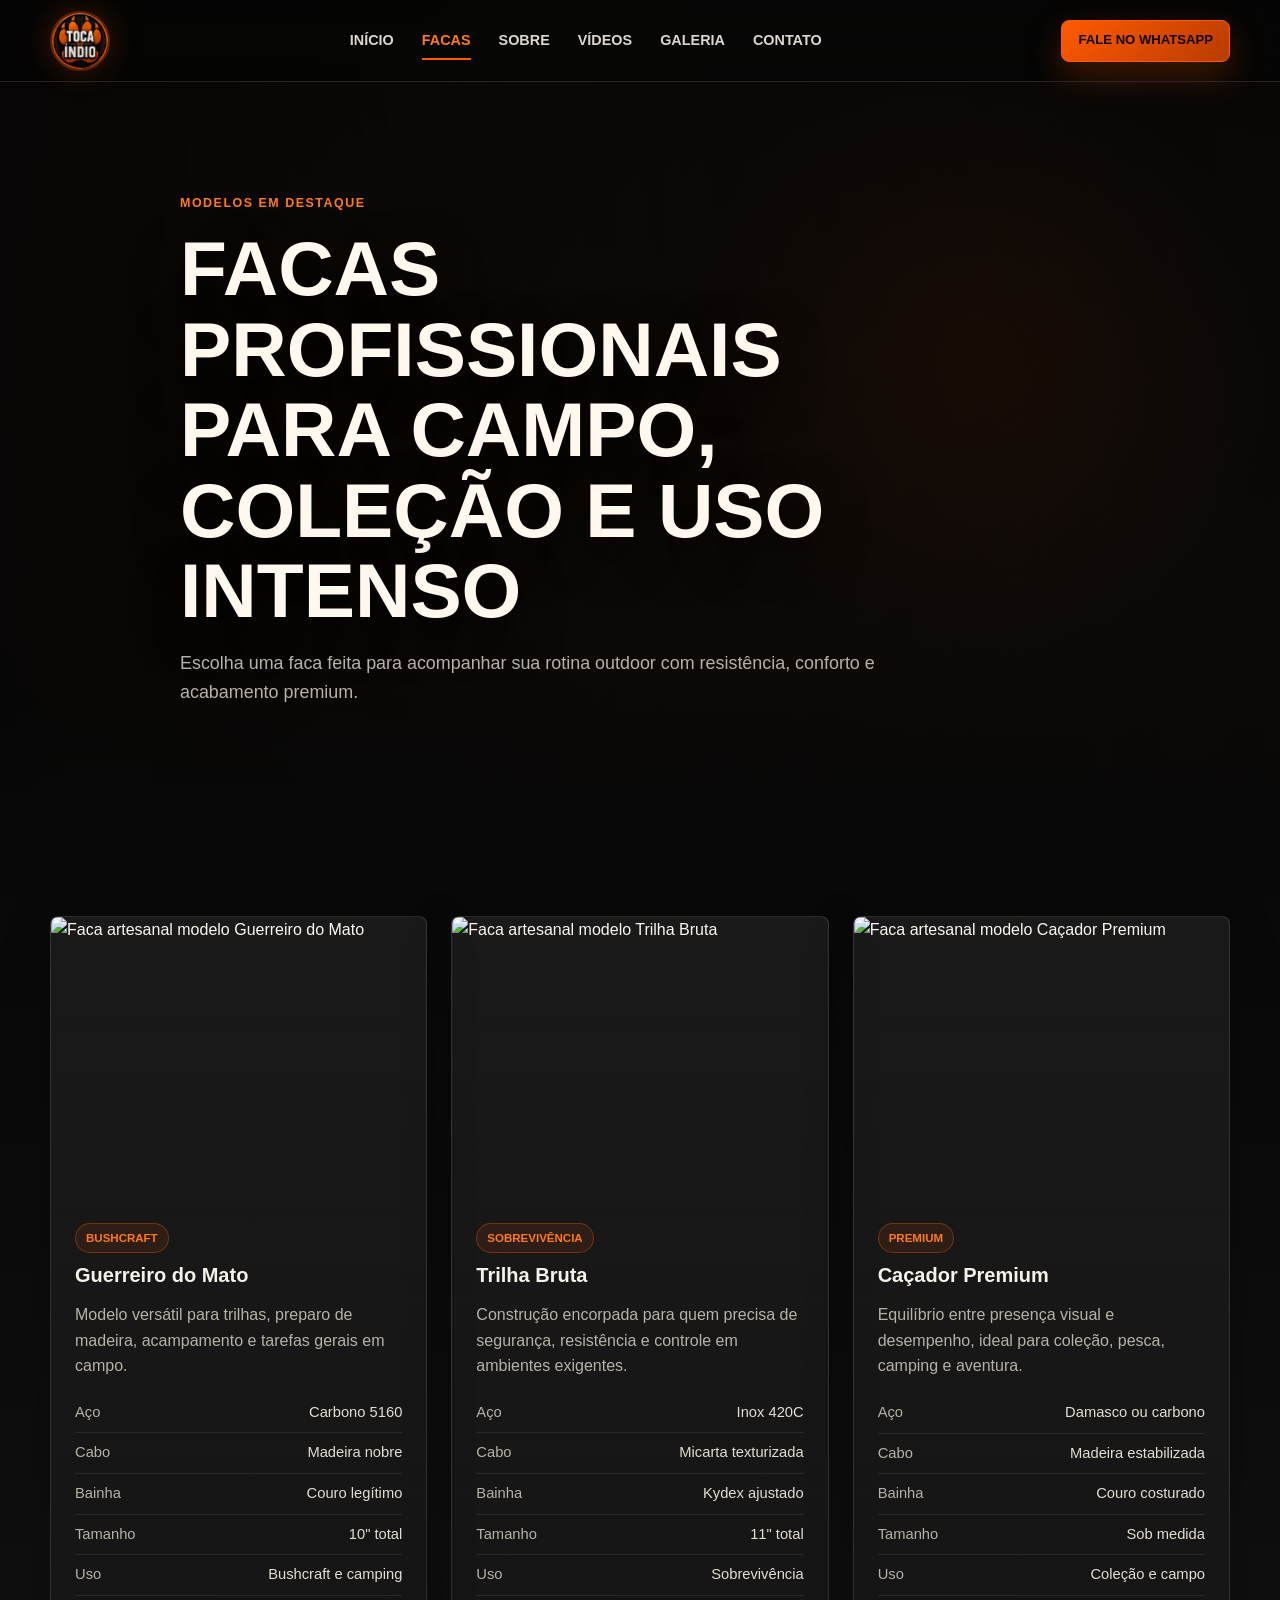
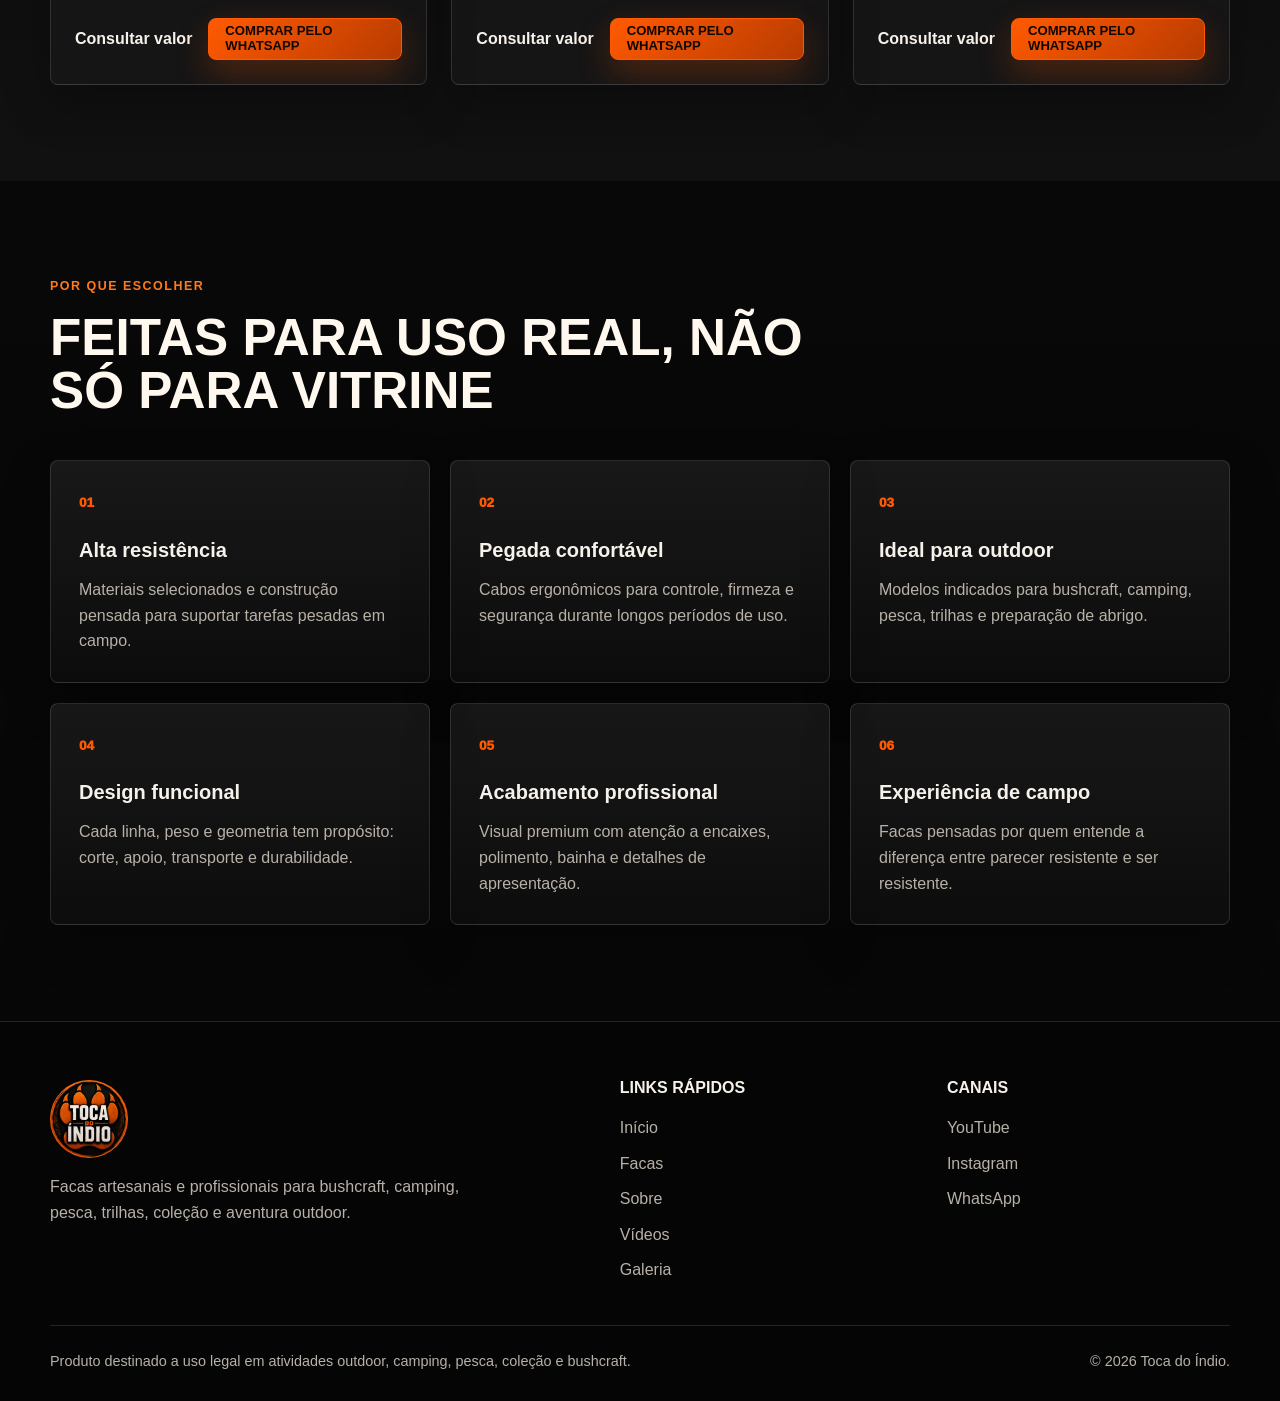
==== facas.html @ 90cf3ec1 "Criar site Toca do Indio" ====
<!DOCTYPE html>
<html lang="pt-BR">
<head>
  <meta charset="UTF-8">
  <meta name="viewport" content="width=device-width, initial-scale=1.0">
  <title>Facas | Toca do Índio</title>
  <meta name="description" content="Modelos de facas artesanais e profissionais da Toca do Índio para bushcraft, camping, pesca e sobrevivência.">
  <link rel="stylesheet" href="style.css">
</head>
<body>
  <header class="site-header">
    <nav class="nav container" aria-label="Navegação principal">
      <a class="brand" href="index.html"><img src="logo.jpg" alt="Logo Toca do Índio"></a>
      <button class="nav-toggle" type="button" aria-label="Abrir menu" aria-expanded="false" aria-controls="main-menu"><span></span><span></span><span></span></button>
      <div class="nav-menu" id="main-menu">
        <a href="index.html">Início</a>
        <a class="active" href="facas.html">Facas</a>
        <a href="sobre.html">Sobre</a>
        <a href="videos.html">Vídeos</a>
        <a href="galeria.html">Galeria</a>
        <a href="contato.html">Contato</a>
      </div>
      <a class="btn btn-small header-cta" href="https://wa.me/5500000000000" target="_blank" rel="noopener">Fale no WhatsApp</a>
    </nav>
  </header>

  <main>
    <section class="page-hero section">
      <div class="container page-hero-content reveal">
        <p class="eyebrow">Modelos em destaque</p>
        <h1>Facas profissionais para campo, coleção e uso intenso</h1>
        <p>Escolha uma faca feita para acompanhar sua rotina outdoor com resistência, conforto e acabamento premium.</p>
      </div>
    </section>

    <section class="section products">
      <div class="container">
        <div class="product-grid">
          <article class="product-card reveal">
            <img src="https://images.unsplash.com/photo-1602752975366-5520991f958d?auto=format&fit=crop&w=900&q=80" alt="Faca artesanal modelo Guerreiro do Mato">
            <div class="card-body">
              <p class="tag">Bushcraft</p>
              <h3>Guerreiro do Mato</h3>
              <p>Modelo versátil para trilhas, preparo de madeira, acampamento e tarefas gerais em campo.</p>
              <ul class="specs">
                <li><span>Aço</span> Carbono 5160</li>
                <li><span>Cabo</span> Madeira nobre</li>
                <li><span>Bainha</span> Couro legítimo</li>
                <li><span>Tamanho</span> 10" total</li>
                <li><span>Uso</span> Bushcraft e camping</li>
              </ul>
              <div class="product-actions">
                <strong>Consultar valor</strong>
                <a class="btn btn-small" href="https://wa.me/5500000000000" target="_blank" rel="noopener">Comprar pelo WhatsApp</a>
              </div>
            </div>
          </article>

          <article class="product-card reveal">
            <img src="https://images.unsplash.com/photo-1589365278144-c9e705f843ba?auto=format&fit=crop&w=900&q=80" alt="Faca artesanal modelo Trilha Bruta">
            <div class="card-body">
              <p class="tag">Sobrevivência</p>
              <h3>Trilha Bruta</h3>
              <p>Construção encorpada para quem precisa de segurança, resistência e controle em ambientes exigentes.</p>
              <ul class="specs">
                <li><span>Aço</span> Inox 420C</li>
                <li><span>Cabo</span> Micarta texturizada</li>
                <li><span>Bainha</span> Kydex ajustado</li>
                <li><span>Tamanho</span> 11" total</li>
                <li><span>Uso</span> Sobrevivência</li>
              </ul>
              <div class="product-actions">
                <strong>Consultar valor</strong>
                <a class="btn btn-small" href="https://wa.me/5500000000000" target="_blank" rel="noopener">Comprar pelo WhatsApp</a>
              </div>
            </div>
          </article>

          <article class="product-card reveal">
            <img src="https://images.unsplash.com/photo-1629233242045-2f7c456d899d?auto=format&fit=crop&w=900&q=80" alt="Faca artesanal modelo Caçador Premium">
            <div class="card-body">
              <p class="tag">Premium</p>
              <h3>Caçador Premium</h3>
              <p>Equilíbrio entre presença visual e desempenho, ideal para coleção, pesca, camping e aventura.</p>
              <ul class="specs">
                <li><span>Aço</span> Damasco ou carbono</li>
                <li><span>Cabo</span> Madeira estabilizada</li>
                <li><span>Bainha</span> Couro costurado</li>
                <li><span>Tamanho</span> Sob medida</li>
                <li><span>Uso</span> Coleção e campo</li>
              </ul>
              <div class="product-actions">
                <strong>Consultar valor</strong>
                <a class="btn btn-small" href="https://wa.me/5500000000000" target="_blank" rel="noopener">Comprar pelo WhatsApp</a>
              </div>
            </div>
          </article>
        </div>
      </div>
    </section>

    <section class="section benefits">
      <div class="container">
        <div class="section-heading reveal">
          <p class="eyebrow">Por que escolher</p>
          <h2>Feitas para uso real, não só para vitrine</h2>
        </div>
        <div class="benefit-grid">
          <article class="benefit-card reveal"><span>01</span><h3>Alta resistência</h3><p>Materiais selecionados e construção pensada para suportar tarefas pesadas em campo.</p></article>
          <article class="benefit-card reveal"><span>02</span><h3>Pegada confortável</h3><p>Cabos ergonômicos para controle, firmeza e segurança durante longos períodos de uso.</p></article>
          <article class="benefit-card reveal"><span>03</span><h3>Ideal para outdoor</h3><p>Modelos indicados para bushcraft, camping, pesca, trilhas e preparação de abrigo.</p></article>
          <article class="benefit-card reveal"><span>04</span><h3>Design funcional</h3><p>Cada linha, peso e geometria tem propósito: corte, apoio, transporte e durabilidade.</p></article>
          <article class="benefit-card reveal"><span>05</span><h3>Acabamento profissional</h3><p>Visual premium com atenção a encaixes, polimento, bainha e detalhes de apresentação.</p></article>
          <article class="benefit-card reveal"><span>06</span><h3>Experiência de campo</h3><p>Facas pensadas por quem entende a diferença entre parecer resistente e ser resistente.</p></article>
        </div>
      </div>
    </section>
  </main>

  <footer class="site-footer">
    <div class="container footer-grid">
      <div class="footer-brand"><img src="logo.jpg" alt="Logo Toca do Índio"><p>Facas artesanais e profissionais para bushcraft, camping, pesca, trilhas, coleção e aventura outdoor.</p></div>
      <div class="footer-links"><h2>Links rápidos</h2><a href="index.html">Início</a><a href="facas.html">Facas</a><a href="sobre.html">Sobre</a><a href="videos.html">Vídeos</a><a href="galeria.html">Galeria</a></div>
      <div class="footer-links"><h2>Canais</h2><a href="https://www.youtube.com/" target="_blank" rel="noopener">YouTube</a><a href="https://www.instagram.com/" target="_blank" rel="noopener">Instagram</a><a href="https://wa.me/5500000000000" target="_blank" rel="noopener">WhatsApp</a></div>
    </div>
    <div class="container footer-bottom"><p>Produto destinado a uso legal em atividades outdoor, camping, pesca, coleção e bushcraft.</p><p>© 2026 Toca do Índio.</p></div>
  </footer>
  <script src="script.js"></script>
</body>
</html>
---- style.css ----
:root {
  --black: #050505;
  --black-soft: #0d0d0d;
  --charcoal: #161616;
  --steel: #262626;
  --steel-light: #3a3a3a;
  --orange: #ff5a00;
  --orange-soft: #ff7a1a;
  --ember: #b83b00;
  --white: #f6f1ea;
  --muted: #b8b1a8;
  --line: rgba(255, 255, 255, 0.12);
  --shadow: 0 24px 70px rgba(0, 0, 0, 0.48);
  --radius: 8px;
  --max-width: 1180px;
  --header-height: 82px;
  font-family: Inter, "Segoe UI", Roboto, Arial, sans-serif;
}

* {
  box-sizing: border-box;
}

html {
  scroll-behavior: smooth;
}

body {
  margin: 0;
  background:
    radial-gradient(circle at 20% 10%, rgba(255, 90, 0, 0.16), transparent 30%),
    radial-gradient(circle at 80% 20%, rgba(255, 122, 26, 0.09), transparent 34%),
    linear-gradient(180deg, #080808 0%, #101010 42%, #050505 100%);
  color: var(--white);
  line-height: 1.6;
  overflow-x: hidden;
}

body.menu-open {
  overflow: hidden;
}

img {
  display: block;
  max-width: 100%;
}

a {
  color: inherit;
  text-decoration: none;
}

.container {
  width: min(100% - 40px, var(--max-width));
  margin: 0 auto;
}

.section {
  position: relative;
  padding: 96px 0;
}

.section-heading {
  width: min(760px, 100%);
  margin-bottom: 42px;
}

.section-heading.center {
  margin-inline: auto;
  text-align: center;
}

.eyebrow {
  margin: 0 0 14px;
  color: var(--orange-soft);
  font-size: 0.78rem;
  font-weight: 800;
  letter-spacing: 0.12em;
  text-transform: uppercase;
}

h1,
h2,
h3 {
  margin: 0;
  line-height: 1.05;
  letter-spacing: 0;
}

h1 {
  max-width: 780px;
  color: #fff8ef;
  font-size: clamp(2.65rem, 8vw, 6rem);
  text-shadow: 0 16px 46px rgba(0, 0, 0, 0.7);
  text-transform: uppercase;
  overflow-wrap: break-word;
}

h1 span {
  display: block;
}

h2 {
  color: #fff8ef;
  font-size: clamp(2rem, 4vw, 3.5rem);
  text-transform: uppercase;
  overflow-wrap: break-word;
}

h3 {
  font-size: 1.25rem;
}

p {
  color: var(--muted);
}

.btn {
  display: inline-flex;
  align-items: center;
  justify-content: center;
  min-height: 48px;
  padding: 0 24px;
  border: 1px solid var(--orange);
  border-radius: var(--radius);
  background: linear-gradient(135deg, var(--orange), var(--ember));
  color: #120600;
  box-shadow: 0 14px 34px rgba(255, 90, 0, 0.24);
  font-weight: 900;
  line-height: 1.1;
  text-transform: uppercase;
  transition: transform 180ms ease, box-shadow 180ms ease, border-color 180ms ease, background 180ms ease;
}

.btn:hover,
.btn:focus-visible {
  transform: translateY(-2px);
  border-color: var(--orange-soft);
  background: linear-gradient(135deg, var(--orange-soft), var(--orange));
  box-shadow: 0 18px 42px rgba(255, 90, 0, 0.36);
}

.btn-outline {
  background: rgba(255, 255, 255, 0.04);
  color: var(--white);
  box-shadow: none;
}

.btn-outline:hover,
.btn-outline:focus-visible {
  background: rgba(255, 90, 0, 0.12);
  color: var(--white);
}

.btn-small {
  min-height: 42px;
  padding-inline: 16px;
  font-size: 0.82rem;
}

.site-header {
  position: fixed;
  inset: 0 0 auto 0;
  z-index: 100;
  height: var(--header-height);
  border-bottom: 1px solid var(--line);
  background: rgba(5, 5, 5, 0.82);
  backdrop-filter: blur(18px);
}

.nav {
  display: flex;
  align-items: center;
  justify-content: space-between;
  height: 100%;
  gap: 24px;
}

.brand {
  display: inline-flex;
  align-items: center;
  flex: 0 0 auto;
}

.brand img {
  width: 60px;
  height: 60px;
  border: 2px solid rgba(255, 90, 0, 0.35);
  border-radius: 50%;
  object-fit: cover;
  box-shadow: 0 0 30px rgba(255, 90, 0, 0.22);
}

.nav-menu {
  display: flex;
  align-items: center;
  justify-content: center;
  gap: 28px;
  color: #ddd6ce;
  font-size: 0.9rem;
  font-weight: 800;
  text-transform: uppercase;
}

.nav-menu a {
  position: relative;
  padding: 8px 0;
}

.nav-menu a::after {
  position: absolute;
  right: 0;
  bottom: 0;
  left: 0;
  height: 2px;
  background: var(--orange);
  content: "";
  transform: scaleX(0);
  transform-origin: center;
  transition: transform 180ms ease;
}

.nav-menu a:hover::after,
.nav-menu a:focus-visible::after,
.nav-menu a.active::after {
  transform: scaleX(1);
}

.nav-menu a.active {
  color: var(--orange-soft);
}

.nav-toggle {
  display: none;
  flex: 0 0 auto;
  margin-left: auto;
  width: 46px;
  height: 42px;
  border: 1px solid rgba(255, 90, 0, 0.58);
  border-radius: var(--radius);
  background: rgba(255, 90, 0, 0.09);
  box-shadow: 0 10px 26px rgba(255, 90, 0, 0.16);
  cursor: pointer;
}

.nav-toggle span {
  display: block;
  width: 22px;
  height: 2px;
  margin: 5px auto;
  background: var(--white);
  transition: transform 180ms ease, opacity 180ms ease;
}

.nav-toggle.is-active span:nth-child(1) {
  transform: translateY(7px) rotate(45deg);
}

.nav-toggle.is-active span:nth-child(2) {
  opacity: 0;
}

.nav-toggle.is-active span:nth-child(3) {
  transform: translateY(-7px) rotate(-45deg);
}

.hero {
  min-height: 100vh;
  padding-top: calc(var(--header-height) + 82px);
  overflow: hidden;
  display: grid;
  align-items: center;
}

.hero-bg {
  position: absolute;
  inset: 0;
  background:
    linear-gradient(90deg, rgba(5, 5, 5, 0.9), rgba(5, 5, 5, 0.68) 46%, rgba(5, 5, 5, 0.36)),
    radial-gradient(circle at 74% 58%, rgba(255, 90, 0, 0.34), transparent 26%),
    url("https://images.unsplash.com/photo-1448375240586-882707db888b?auto=format&fit=crop&w=1800&q=80") center/cover;
  transform: scale(1.04);
}

.hero::after {
  position: absolute;
  inset: auto 0 0;
  height: 160px;
  background: linear-gradient(180deg, transparent, #080808);
  content: "";
  pointer-events: none;
}

.hero-grid {
  position: relative;
  z-index: 2;
  display: grid;
  grid-template-columns: minmax(0, 1fr) 330px;
  gap: 44px;
  align-items: end;
}

.hero-text {
  max-width: 700px;
  margin: 24px 0 0;
  font-size: clamp(1.02rem, 1.5vw, 1.25rem);
}

.hero-actions {
  display: flex;
  flex-wrap: wrap;
  gap: 14px;
  margin-top: 32px;
}

.hero-stats {
  display: grid;
  grid-template-columns: repeat(3, minmax(0, 1fr));
  gap: 16px;
  width: min(760px, 100%);
  margin-top: 46px;
}

.hero-stats span {
  min-height: 84px;
  padding: 18px;
  border: 1px solid var(--line);
  border-radius: var(--radius);
  background: rgba(255, 255, 255, 0.05);
  color: var(--muted);
}

.hero-stats strong {
  display: block;
  margin-bottom: 4px;
  color: var(--white);
  text-transform: uppercase;
}

.hero-panel {
  position: relative;
  padding: 26px;
  border: 1px solid rgba(255, 90, 0, 0.26);
  border-radius: var(--radius);
  background:
    linear-gradient(145deg, rgba(255, 255, 255, 0.08), rgba(255, 255, 255, 0.02)),
    rgba(0, 0, 0, 0.5);
  box-shadow: var(--shadow);
}

.hero-panel::before {
  position: absolute;
  inset: 10px;
  border: 1px solid rgba(255, 255, 255, 0.08);
  border-radius: calc(var(--radius) - 2px);
  content: "";
  pointer-events: none;
}

.hero-panel img {
  width: 190px;
  height: 190px;
  margin: 0 auto 24px;
  border-radius: 50%;
  object-fit: cover;
  box-shadow: 0 20px 60px rgba(255, 90, 0, 0.22);
}

.hero-panel p {
  margin: 0 0 6px;
  color: var(--orange-soft);
  font-size: 0.8rem;
  font-weight: 900;
  text-transform: uppercase;
}

.hero-panel strong {
  display: block;
  font-size: 1.45rem;
  line-height: 1.16;
}

.products,
.videos,
.testimonials {
  background: linear-gradient(180deg, #080808, #111);
}

.page-hero {
  min-height: 58vh;
  padding-top: calc(var(--header-height) + 112px);
  display: grid;
  align-items: end;
  overflow: hidden;
  background:
    linear-gradient(90deg, rgba(5, 5, 5, 0.92), rgba(5, 5, 5, 0.72)),
    radial-gradient(circle at 76% 44%, rgba(255, 90, 0, 0.24), transparent 28%),
    url("https://images.unsplash.com/photo-1513836279014-a89f7a76ae86?auto=format&fit=crop&w=1800&q=80") center/cover;
}

.page-hero::after {
  position: absolute;
  inset: auto 0 0;
  height: 120px;
  background: linear-gradient(180deg, transparent, #080808);
  content: "";
  pointer-events: none;
}

.page-hero-content {
  position: relative;
  z-index: 1;
  width: min(920px, 100%);
}

.page-hero-content h1 {
  font-size: clamp(2.25rem, 6vw, 5rem);
}

.page-hero-content p:not(.eyebrow) {
  max-width: 720px;
  font-size: 1.12rem;
}

.split-callout,
.contact-grid {
  display: grid;
  grid-template-columns: 0.92fr 1.08fr;
  gap: 54px;
  align-items: center;
}

.home-intro {
  background:
    radial-gradient(circle at 15% 45%, rgba(255, 90, 0, 0.12), transparent 26%),
    #0b0b0b;
}

.product-grid,
.video-grid,
.testimonial-grid {
  display: grid;
  grid-template-columns: repeat(3, minmax(0, 1fr));
  gap: 24px;
}

.product-card,
.video-card,
.testimonial-card,
.benefit-card {
  border: 1px solid var(--line);
  border-radius: var(--radius);
  background: linear-gradient(180deg, rgba(255, 255, 255, 0.07), rgba(255, 255, 255, 0.025));
  box-shadow: 0 18px 48px rgba(0, 0, 0, 0.28);
  overflow: hidden;
  transition: transform 200ms ease, border-color 200ms ease, box-shadow 200ms ease;
}

.product-card:hover,
.video-card:hover,
.testimonial-card:hover,
.benefit-card:hover {
  transform: translateY(-6px);
  border-color: rgba(255, 90, 0, 0.5);
  box-shadow: 0 28px 70px rgba(0, 0, 0, 0.42);
}

.product-card > img {
  width: 100%;
  aspect-ratio: 4 / 3;
  object-fit: cover;
  filter: saturate(0.95) contrast(1.05);
}

.card-body {
  padding: 24px;
}

.tag {
  display: inline-flex;
  margin: 0 0 12px;
  padding: 5px 10px;
  border: 1px solid rgba(255, 90, 0, 0.34);
  border-radius: 999px;
  background: rgba(255, 90, 0, 0.1);
  color: var(--orange-soft);
  font-size: 0.72rem;
  font-weight: 900;
  text-transform: uppercase;
}

.specs {
  display: grid;
  gap: 8px;
  margin: 22px 0;
  padding: 0;
  list-style: none;
}

.specs li {
  display: flex;
  justify-content: space-between;
  gap: 16px;
  padding-bottom: 8px;
  border-bottom: 1px solid rgba(255, 255, 255, 0.08);
  color: #e4ddd3;
  font-size: 0.92rem;
}

.specs span {
  color: var(--muted);
}

.product-actions {
  display: flex;
  align-items: center;
  justify-content: space-between;
  gap: 16px;
}

.product-actions strong {
  color: var(--white);
  white-space: nowrap;
}

.benefits {
  background:
    linear-gradient(rgba(7, 7, 7, 0.86), rgba(7, 7, 7, 0.95)),
    url("https://images.unsplash.com/photo-1513836279014-a89f7a76ae86?auto=format&fit=crop&w=1600&q=80") center/cover fixed;
}

.benefit-grid {
  display: grid;
  grid-template-columns: repeat(3, minmax(0, 1fr));
  gap: 20px;
}

.benefit-card {
  min-height: 220px;
  padding: 28px;
}

.benefit-card span {
  display: inline-flex;
  margin-bottom: 26px;
  color: var(--orange);
  font-size: 0.85rem;
  font-weight: 950;
}

.benefit-card p {
  margin-bottom: 0;
}

.about-grid,
.instagram-grid {
  display: grid;
  grid-template-columns: 0.92fr 1.08fr;
  gap: 54px;
  align-items: center;
}

.about-media {
  position: relative;
}

.about-media::after {
  position: absolute;
  right: -18px;
  bottom: -18px;
  width: 62%;
  height: 58%;
  border: 1px solid rgba(255, 90, 0, 0.44);
  border-radius: var(--radius);
  content: "";
  z-index: -1;
}

.about-media img {
  width: 100%;
  aspect-ratio: 4 / 5;
  border-radius: var(--radius);
  object-fit: cover;
  box-shadow: var(--shadow);
}

.about-copy p {
  font-size: 1.02rem;
}

.about-actions {
  display: flex;
  flex-wrap: wrap;
  gap: 14px;
  margin-top: 30px;
}

.video-card {
  padding: 18px;
}

.video-thumb {
  position: relative;
  display: block;
  margin-bottom: 20px;
  overflow: hidden;
  border-radius: var(--radius);
}

.video-thumb img {
  width: 100%;
  aspect-ratio: 16 / 9;
  object-fit: cover;
  transition: transform 300ms ease, filter 300ms ease;
}

.video-thumb span {
  position: absolute;
  inset: 50% auto auto 50%;
  display: inline-flex;
  align-items: center;
  justify-content: center;
  width: 76px;
  height: 76px;
  border: 1px solid rgba(255, 255, 255, 0.28);
  border-radius: 50%;
  background: rgba(255, 90, 0, 0.9);
  color: #170700;
  font-size: 0.78rem;
  font-weight: 950;
  text-transform: uppercase;
  transform: translate(-50%, -50%);
}

.video-card:hover .video-thumb img {
  filter: brightness(0.82);
  transform: scale(1.06);
}

.text-link {
  display: inline-flex;
  margin-top: 4px;
  color: var(--orange-soft);
  font-weight: 900;
  text-transform: uppercase;
}

.instagram {
  background:
    radial-gradient(circle at 18% 42%, rgba(255, 90, 0, 0.17), transparent 28%),
    #090909;
}

.post-grid {
  display: grid;
  grid-template-columns: repeat(2, minmax(0, 1fr));
  gap: 16px;
}

.post-card {
  overflow: hidden;
  border: 1px solid var(--line);
  border-radius: var(--radius);
  background: var(--charcoal);
}

.post-card img {
  width: 100%;
  aspect-ratio: 1;
  object-fit: cover;
  transition: transform 260ms ease, filter 260ms ease;
}

.post-card:hover img {
  filter: contrast(1.08) saturate(1.06);
  transform: scale(1.06);
}

.gallery {
  background: #0b0b0b;
}

.gallery-grid {
  display: grid;
  grid-auto-flow: dense;
  grid-template-columns: repeat(4, minmax(0, 1fr));
  gap: 14px;
}

.gallery-item {
  position: relative;
  min-height: 220px;
  overflow: hidden;
  border: 1px solid var(--line);
  border-radius: var(--radius);
  background: var(--steel);
}

.gallery-item.wide {
  grid-column: span 2;
}

.gallery-item.tall {
  grid-row: span 2;
}

.gallery-item img {
  width: 100%;
  height: 100%;
  min-height: inherit;
  object-fit: cover;
  transition: transform 300ms ease, filter 300ms ease;
}

.gallery-item::after {
  position: absolute;
  inset: 0;
  background: linear-gradient(180deg, transparent, rgba(0, 0, 0, 0.46));
  content: "";
  opacity: 0;
  transition: opacity 240ms ease;
}

.gallery-item:hover img {
  filter: saturate(1.08) contrast(1.05);
  transform: scale(1.06);
}

.gallery-item:hover::after {
  opacity: 1;
}

.testimonial-card {
  padding: 30px;
}

.testimonial-card p {
  margin-top: 0;
  color: #ddd6ce;
  font-size: 1.02rem;
}

.testimonial-card cite {
  color: var(--orange-soft);
  font-style: normal;
  font-weight: 900;
}

.final-cta {
  overflow: hidden;
  background:
    linear-gradient(90deg, rgba(5, 5, 5, 0.9), rgba(5, 5, 5, 0.74)),
    url("https://images.unsplash.com/photo-1478131143081-80f7f84ca84d?auto=format&fit=crop&w=1800&q=80") center/cover;
}

.final-cta::before {
  position: absolute;
  inset: 0;
  background: radial-gradient(circle at 75% 50%, rgba(255, 90, 0, 0.26), transparent 30%);
  content: "";
}

.final-cta-content {
  position: relative;
  z-index: 1;
  width: min(780px, 100%);
}

.contact-panel {
  position: relative;
  z-index: 1;
  display: grid;
  gap: 14px;
  padding: 28px;
  border: 1px solid rgba(255, 90, 0, 0.32);
  border-radius: var(--radius);
  background: rgba(0, 0, 0, 0.54);
  box-shadow: var(--shadow);
}

.contact-panel img {
  width: 150px;
  height: 150px;
  margin: 0 auto 12px;
  border-radius: 50%;
  object-fit: cover;
}

.contact-panel a {
  display: flex;
  align-items: center;
  justify-content: space-between;
  min-height: 52px;
  padding: 0 18px;
  border: 1px solid var(--line);
  border-radius: var(--radius);
  color: var(--white);
  font-weight: 900;
  text-transform: uppercase;
  transition: border-color 180ms ease, color 180ms ease, transform 180ms ease;
}

.contact-panel a:hover {
  border-color: rgba(255, 90, 0, 0.58);
  color: var(--orange-soft);
  transform: translateY(-2px);
}

.site-footer {
  padding: 58px 0 28px;
  border-top: 1px solid var(--line);
  background: #050505;
}

.footer-grid {
  display: grid;
  grid-template-columns: 1.3fr 0.7fr 0.7fr;
  gap: 44px;
}

.footer-brand img {
  width: 78px;
  height: 78px;
  border-radius: 50%;
  object-fit: cover;
}

.footer-brand p {
  max-width: 440px;
}

.footer-links {
  display: grid;
  align-content: start;
  gap: 10px;
}

.footer-links h2 {
  margin-bottom: 8px;
  color: var(--white);
  font-size: 1rem;
}

.footer-links a {
  color: var(--muted);
  transition: color 160ms ease;
}

.footer-links a:hover {
  color: var(--orange-soft);
}

.footer-bottom {
  display: flex;
  justify-content: space-between;
  gap: 24px;
  margin-top: 42px;
  padding-top: 24px;
  border-top: 1px solid var(--line);
  font-size: 0.9rem;
}

.footer-bottom p {
  margin: 0;
}

.reveal {
  opacity: 0;
  transform: translateY(26px);
  transition: opacity 600ms ease, transform 600ms ease;
}

.reveal.is-visible {
  opacity: 1;
  transform: translateY(0);
}

@media (max-width: 1040px) {
  .header-cta {
    display: none;
  }

  .hero-grid,
  .about-grid,
  .instagram-grid,
  .split-callout,
  .contact-grid {
    grid-template-columns: 1fr;
    min-width: 0;
  }

  .hero-panel {
    width: 100%;
    max-width: 460px;
  }

  .product-grid,
  .video-grid,
  .testimonial-grid,
  .benefit-grid {
    grid-template-columns: repeat(2, minmax(0, 1fr));
  }

  .gallery-grid {
    grid-template-columns: repeat(3, minmax(0, 1fr));
  }
}

@media (max-width: 760px) {
  :root {
    --header-height: 74px;
  }

  .container {
    width: min(100% - 28px, var(--max-width));
  }

  .section {
    padding: 72px 0;
  }

  .brand img {
    width: 54px;
    height: 54px;
  }

  .nav-toggle {
    position: relative;
    z-index: 102;
    display: block;
  }

  .nav-menu {
    position: fixed;
    inset: var(--header-height) 0 auto 0;
    display: grid;
    justify-items: start;
    gap: 0;
    padding: 18px 24px 26px;
    border-bottom: 1px solid var(--line);
    background: rgba(5, 5, 5, 0.98);
    transform: translateY(-120%);
    transition: transform 220ms ease;
  }

  .nav-menu.is-open {
    transform: translateY(0);
  }

  .nav-menu a {
    width: 100%;
    padding: 16px 0;
    border-bottom: 1px solid rgba(255, 255, 255, 0.08);
  }

  .hero {
    min-height: auto;
    padding-top: calc(var(--header-height) + 64px);
  }

  .page-hero {
    min-height: 46vh;
    padding-top: calc(var(--header-height) + 70px);
  }

  .hero-bg {
    background:
      linear-gradient(180deg, rgba(5, 5, 5, 0.84), rgba(5, 5, 5, 0.66) 45%, rgba(5, 5, 5, 0.92)),
      radial-gradient(circle at 72% 30%, rgba(255, 90, 0, 0.28), transparent 30%),
      url("https://images.unsplash.com/photo-1448375240586-882707db888b?auto=format&fit=crop&w=1200&q=80") center/cover;
  }

  .hero-actions,
  .about-actions {
    display: grid;
  }

  .hero-actions .btn,
  .about-actions .btn {
    width: 100%;
  }

  .hero-stats,
  .product-grid,
  .video-grid,
  .testimonial-grid,
  .benefit-grid,
  .post-grid {
    grid-template-columns: 1fr;
  }

  .product-actions {
    align-items: stretch;
    flex-direction: column;
  }

  .product-actions .btn {
    width: 100%;
  }

  .gallery-grid {
    grid-template-columns: 1fr 1fr;
  }

  .gallery-item,
  .gallery-item.wide,
  .gallery-item.tall {
    grid-column: auto;
    grid-row: auto;
    min-height: 180px;
  }

  .footer-grid,
  .footer-bottom {
    display: grid;
  }
}

@media (max-width: 480px) {
  h1 {
    font-size: 2rem;
  }

  h2 {
    font-size: 1.72rem;
  }

  .gallery-grid {
    grid-template-columns: 1fr;
  }

  .hero-panel img {
    width: 150px;
    height: 150px;
  }

  .hero-panel strong {
    font-size: 1.24rem;
  }
}

@media (prefers-reduced-motion: reduce) {
  *,
  *::before,
  *::after {
    scroll-behavior: auto !important;
    transition-duration: 0.01ms !important;
    animation-duration: 0.01ms !important;
    animation-iteration-count: 1 !important;
  }

  .reveal {
    opacity: 1;
    transform: none;
  }
}
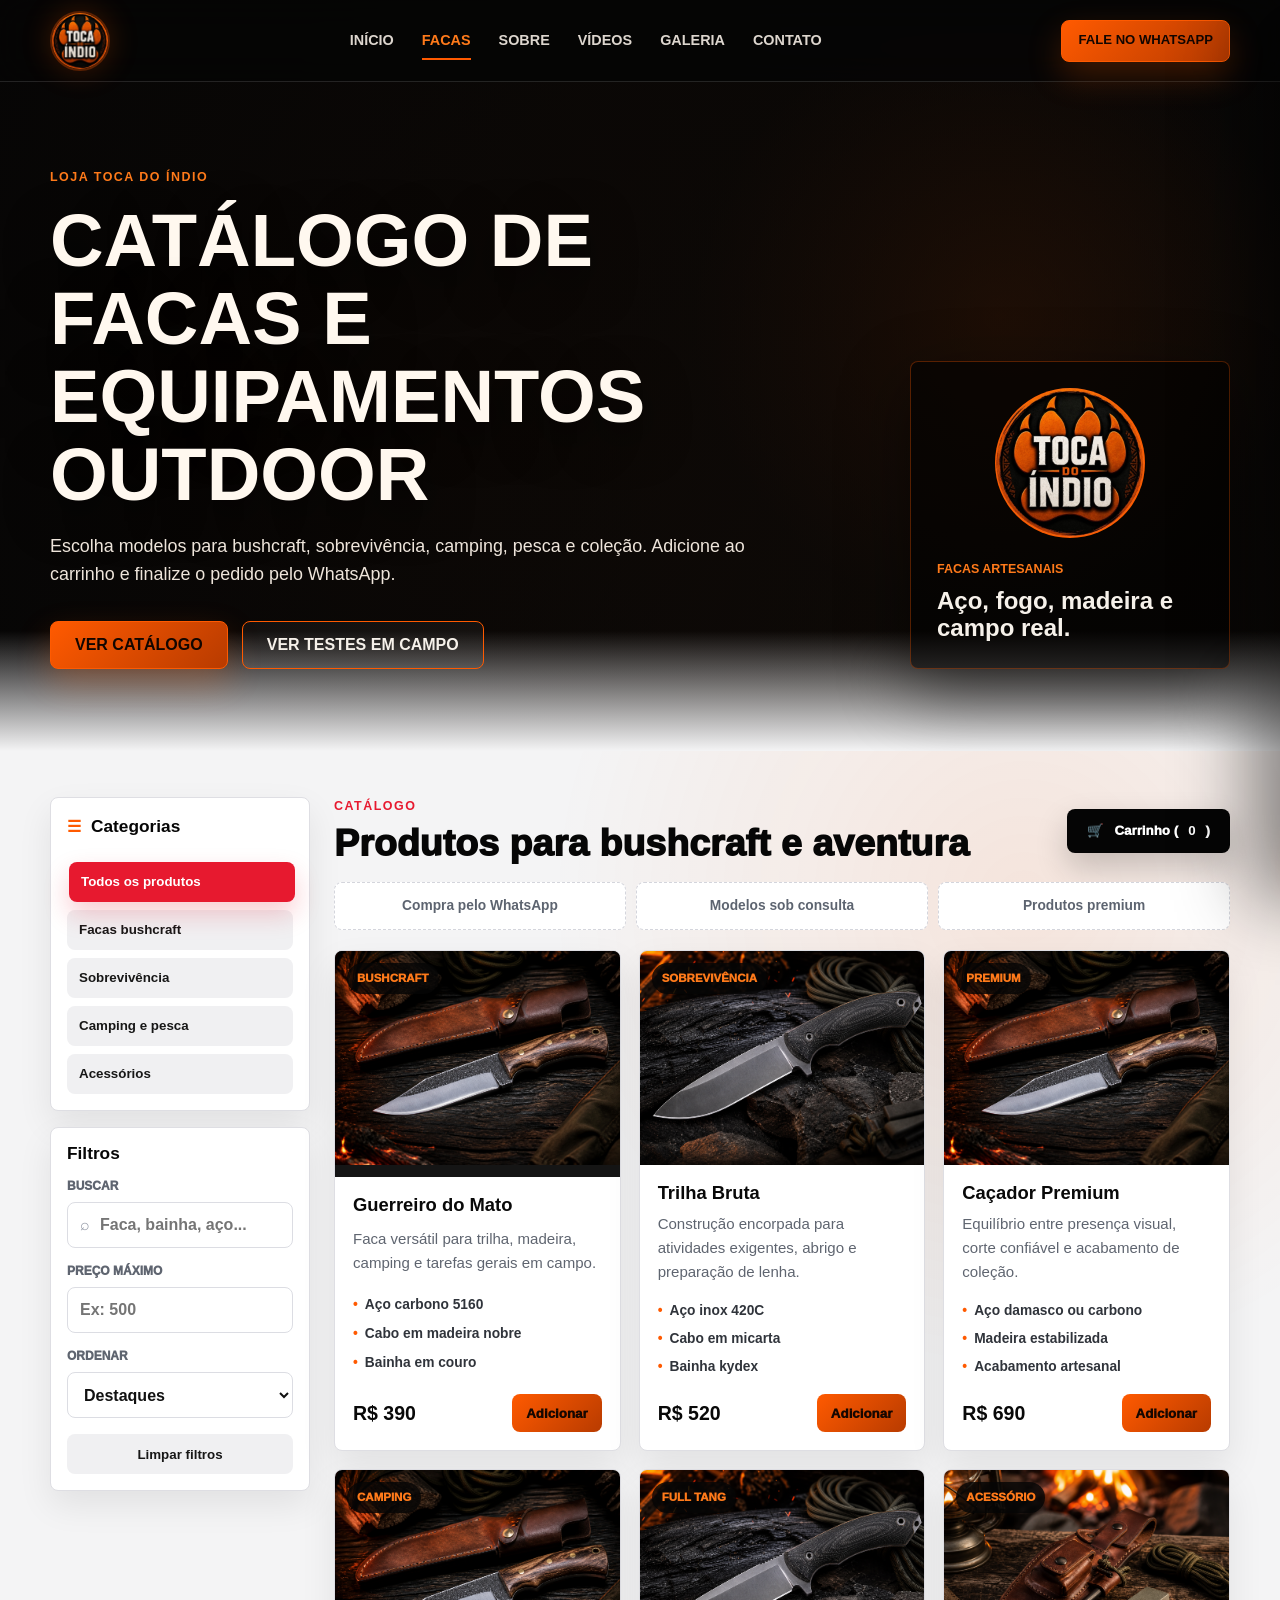
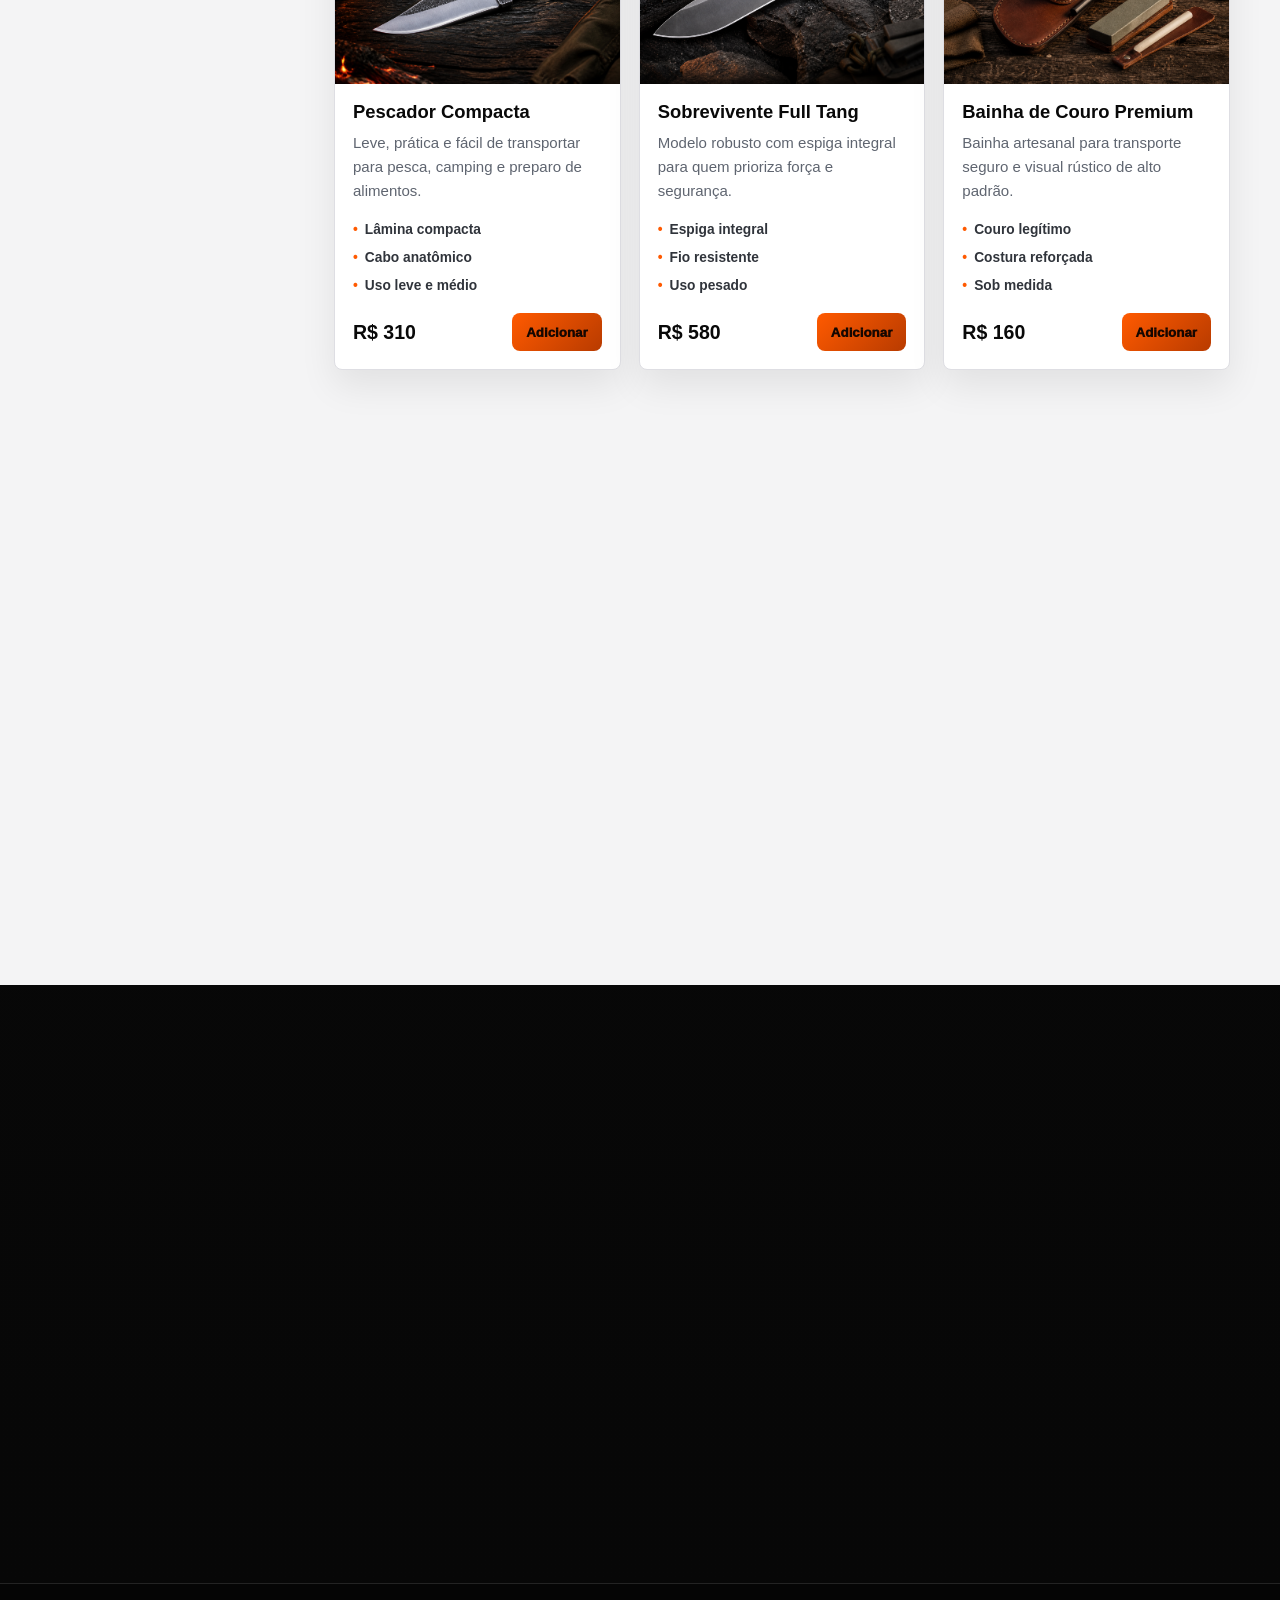
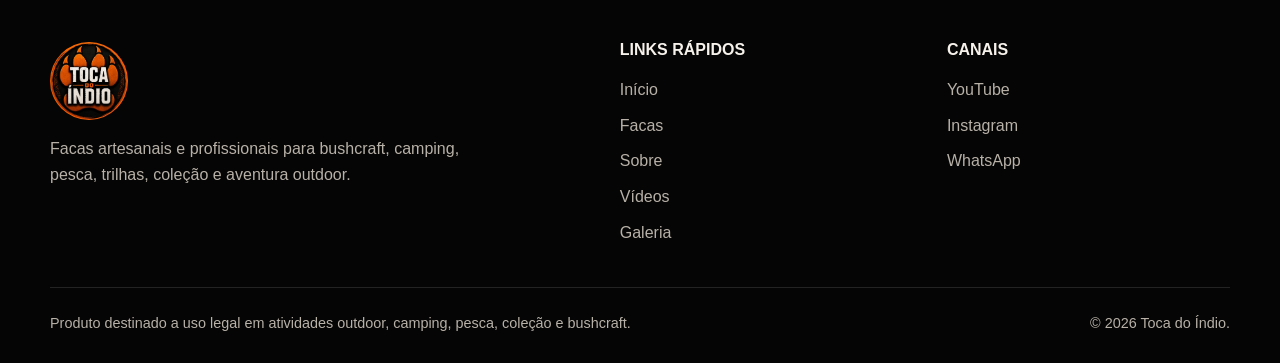
==== commit 390e9cc7: "Transformar facas em loja completa" ====
--- a/facas.html
+++ b/facas.html
@@ -3,8 +3,8 @@
 <head>
   <meta charset="UTF-8">
   <meta name="viewport" content="width=device-width, initial-scale=1.0">
-  <title>Facas | Toca do Índio</title>
-  <meta name="description" content="Modelos de facas artesanais e profissionais da Toca do Índio para bushcraft, camping, pesca e sobrevivência.">
+  <title>Loja de Facas | Toca do Índio</title>
+  <meta name="description" content="Catálogo de facas artesanais, equipamentos outdoor e acessórios da Toca do Índio para bushcraft, camping, pesca e sobrevivência.">
   <link rel="stylesheet" href="style.css">
 </head>
 <body>
@@ -25,76 +25,253 @@
   </header>
 
   <main>
-    <section class="page-hero section">
-      <div class="container page-hero-content reveal">
-        <p class="eyebrow">Modelos em destaque</p>
-        <h1>Facas profissionais para campo, coleção e uso intenso</h1>
-        <p>Escolha uma faca feita para acompanhar sua rotina outdoor com resistência, conforto e acabamento premium.</p>
+    <section class="shop-hero">
+      <div class="container shop-hero-grid">
+        <div class="shop-hero-copy reveal">
+          <p class="eyebrow">Loja Toca do Índio</p>
+          <h1>
+            <span>Catálogo de</span>
+            <span>facas e</span>
+            <span>equipamentos</span>
+            <span>outdoor</span>
+          </h1>
+          <p>Escolha modelos para bushcraft, sobrevivência, camping, pesca e coleção. Adicione ao carrinho e finalize o pedido pelo WhatsApp.</p>
+          <div class="hero-actions">
+            <a class="btn" href="#catalogo">Ver catálogo</a>
+            <a class="btn btn-outline" href="videos.html">Ver testes em campo</a>
+          </div>
+        </div>
+        <div class="shop-hero-card reveal">
+          <img src="logo.jpg" alt="Logo Toca do Índio">
+          <span>Facas artesanais</span>
+          <strong>Aço, fogo, madeira e campo real.</strong>
+        </div>
       </div>
     </section>
 
-    <section class="section products">
-      <div class="container">
-        <div class="product-grid">
-          <article class="product-card reveal">
-            <img src="https://images.unsplash.com/photo-1602752975366-5520991f958d?auto=format&fit=crop&w=900&q=80" alt="Faca artesanal modelo Guerreiro do Mato">
-            <div class="card-body">
-              <p class="tag">Bushcraft</p>
-              <h3>Guerreiro do Mato</h3>
-              <p>Modelo versátil para trilhas, preparo de madeira, acampamento e tarefas gerais em campo.</p>
-              <ul class="specs">
-                <li><span>Aço</span> Carbono 5160</li>
-                <li><span>Cabo</span> Madeira nobre</li>
-                <li><span>Bainha</span> Couro legítimo</li>
-                <li><span>Tamanho</span> 10" total</li>
-                <li><span>Uso</span> Bushcraft e camping</li>
-              </ul>
-              <div class="product-actions">
-                <strong>Consultar valor</strong>
-                <a class="btn btn-small" href="https://wa.me/5500000000000" target="_blank" rel="noopener">Comprar pelo WhatsApp</a>
-              </div>
+    <section class="shop-section" id="catalogo">
+      <div class="container shop-layout">
+        <aside class="shop-sidebar reveal" aria-label="Filtros do catálogo">
+          <div class="filter-card">
+            <div class="filter-title">
+              <span aria-hidden="true">☰</span>
+              <h2>Categorias</h2>
             </div>
-          </article>
-
-          <article class="product-card reveal">
-            <img src="https://images.unsplash.com/photo-1589365278144-c9e705f843ba?auto=format&fit=crop&w=900&q=80" alt="Faca artesanal modelo Trilha Bruta">
-            <div class="card-body">
-              <p class="tag">Sobrevivência</p>
-              <h3>Trilha Bruta</h3>
-              <p>Construção encorpada para quem precisa de segurança, resistência e controle em ambientes exigentes.</p>
-              <ul class="specs">
-                <li><span>Aço</span> Inox 420C</li>
-                <li><span>Cabo</span> Micarta texturizada</li>
-                <li><span>Bainha</span> Kydex ajustado</li>
-                <li><span>Tamanho</span> 11" total</li>
-                <li><span>Uso</span> Sobrevivência</li>
-              </ul>
-              <div class="product-actions">
-                <strong>Consultar valor</strong>
-                <a class="btn btn-small" href="https://wa.me/5500000000000" target="_blank" rel="noopener">Comprar pelo WhatsApp</a>
-              </div>
+            <button class="category-btn is-active" type="button" data-category="todos">Todos os produtos</button>
+            <button class="category-btn" type="button" data-category="bushcraft">Facas bushcraft</button>
+            <button class="category-btn" type="button" data-category="sobrevivencia">Sobrevivência</button>
+            <button class="category-btn" type="button" data-category="camping">Camping e pesca</button>
+            <button class="category-btn" type="button" data-category="acessorios">Acessórios</button>
+          </div>
+
+          <div class="filter-card">
+            <div class="filter-title">
+              <h2>Filtros</h2>
             </div>
-          </article>
-
-          <article class="product-card reveal">
-            <img src="https://images.unsplash.com/photo-1629233242045-2f7c456d899d?auto=format&fit=crop&w=900&q=80" alt="Faca artesanal modelo Caçador Premium">
-            <div class="card-body">
-              <p class="tag">Premium</p>
-              <h3>Caçador Premium</h3>
-              <p>Equilíbrio entre presença visual e desempenho, ideal para coleção, pesca, camping e aventura.</p>
-              <ul class="specs">
-                <li><span>Aço</span> Damasco ou carbono</li>
-                <li><span>Cabo</span> Madeira estabilizada</li>
-                <li><span>Bainha</span> Couro costurado</li>
-                <li><span>Tamanho</span> Sob medida</li>
-                <li><span>Uso</span> Coleção e campo</li>
-              </ul>
-              <div class="product-actions">
-                <strong>Consultar valor</strong>
-                <a class="btn btn-small" href="https://wa.me/5500000000000" target="_blank" rel="noopener">Comprar pelo WhatsApp</a>
-              </div>
+            <label class="field-label" for="shop-search">Buscar</label>
+            <div class="input-wrap">
+              <span aria-hidden="true">⌕</span>
+              <input id="shop-search" type="search" placeholder="Faca, bainha, aço...">
             </div>
-          </article>
+
+            <label class="field-label" for="max-price">Preço máximo</label>
+            <input id="max-price" class="filter-input" type="number" min="0" placeholder="Ex: 500">
+
+            <label class="field-label" for="sort-products">Ordenar</label>
+            <select id="sort-products" class="filter-input">
+              <option value="featured">Destaques</option>
+              <option value="price-asc">Menor preço</option>
+              <option value="price-desc">Maior preço</option>
+              <option value="name">Nome A-Z</option>
+            </select>
+
+            <button class="clear-filters" type="button">Limpar filtros</button>
+          </div>
+        </aside>
+
+        <div class="shop-content">
+          <div class="shop-topbar reveal">
+            <div>
+              <p class="eyebrow">Catálogo</p>
+              <h2>Produtos para bushcraft e aventura</h2>
+            </div>
+            <button class="cart-button" type="button" aria-label="Abrir carrinho">
+              <span aria-hidden="true">🛒</span>
+              Carrinho (<strong data-cart-count>0</strong>)
+            </button>
+          </div>
+
+          <div class="shop-highlights reveal" aria-label="Diferenciais da loja">
+            <span>Compra pelo WhatsApp</span>
+            <span>Modelos sob consulta</span>
+            <span>Produtos premium</span>
+          </div>
+
+          <div class="catalog-grid" data-product-grid>
+            <article class="catalog-card reveal" data-category="bushcraft" data-name="Guerreiro do Mato" data-price="390" data-featured="1">
+              <div class="catalog-image">
+                <img src="assets/knife-bushcraft.png" alt="Faca artesanal Guerreiro do Mato">
+                <span>Bushcraft</span>
+              </div>
+              <div class="catalog-body">
+                <h3>Guerreiro do Mato</h3>
+                <p>Faca versátil para trilha, madeira, camping e tarefas gerais em campo.</p>
+                <ul>
+                  <li>Aço carbono 5160</li>
+                  <li>Cabo em madeira nobre</li>
+                  <li>Bainha em couro</li>
+                </ul>
+                <div class="catalog-footer">
+                  <strong>R$ 390</strong>
+                  <button type="button" class="add-cart" data-name="Guerreiro do Mato" data-price="390">Adicionar</button>
+                </div>
+              </div>
+            </article>
+
+            <article class="catalog-card reveal" data-category="sobrevivencia" data-name="Trilha Bruta" data-price="520" data-featured="2">
+              <div class="catalog-image">
+                <img src="assets/knife-survival.png" alt="Faca artesanal Trilha Bruta">
+                <span>Sobrevivência</span>
+              </div>
+              <div class="catalog-body">
+                <h3>Trilha Bruta</h3>
+                <p>Construção encorpada para atividades exigentes, abrigo e preparação de lenha.</p>
+                <ul>
+                  <li>Aço inox 420C</li>
+                  <li>Cabo em micarta</li>
+                  <li>Bainha kydex</li>
+                </ul>
+                <div class="catalog-footer">
+                  <strong>R$ 520</strong>
+                  <button type="button" class="add-cart" data-name="Trilha Bruta" data-price="520">Adicionar</button>
+                </div>
+              </div>
+            </article>
+
+            <article class="catalog-card reveal" data-category="bushcraft" data-name="Caçador Premium" data-price="690" data-featured="3">
+              <div class="catalog-image">
+                <img src="assets/knife-bushcraft.png" alt="Faca artesanal Caçador Premium">
+                <span>Premium</span>
+              </div>
+              <div class="catalog-body">
+                <h3>Caçador Premium</h3>
+                <p>Equilíbrio entre presença visual, corte confiável e acabamento de coleção.</p>
+                <ul>
+                  <li>Aço damasco ou carbono</li>
+                  <li>Madeira estabilizada</li>
+                  <li>Acabamento artesanal</li>
+                </ul>
+                <div class="catalog-footer">
+                  <strong>R$ 690</strong>
+                  <button type="button" class="add-cart" data-name="Caçador Premium" data-price="690">Adicionar</button>
+                </div>
+              </div>
+            </article>
+
+            <article class="catalog-card reveal" data-category="camping" data-name="Pescador Compacta" data-price="310" data-featured="4">
+              <div class="catalog-image">
+                <img src="assets/knife-bushcraft.png" alt="Faca compacta para pesca e camping">
+                <span>Camping</span>
+              </div>
+              <div class="catalog-body">
+                <h3>Pescador Compacta</h3>
+                <p>Leve, prática e fácil de transportar para pesca, camping e preparo de alimentos.</p>
+                <ul>
+                  <li>Lâmina compacta</li>
+                  <li>Cabo anatômico</li>
+                  <li>Uso leve e médio</li>
+                </ul>
+                <div class="catalog-footer">
+                  <strong>R$ 310</strong>
+                  <button type="button" class="add-cart" data-name="Pescador Compacta" data-price="310">Adicionar</button>
+                </div>
+              </div>
+            </article>
+
+            <article class="catalog-card reveal" data-category="sobrevivencia" data-name="Sobrevivente Full Tang" data-price="580" data-featured="5">
+              <div class="catalog-image">
+                <img src="assets/knife-survival.png" alt="Faca full tang para sobrevivência">
+                <span>Full Tang</span>
+              </div>
+              <div class="catalog-body">
+                <h3>Sobrevivente Full Tang</h3>
+                <p>Modelo robusto com espiga integral para quem prioriza força e segurança.</p>
+                <ul>
+                  <li>Espiga integral</li>
+                  <li>Fio resistente</li>
+                  <li>Uso pesado</li>
+                </ul>
+                <div class="catalog-footer">
+                  <strong>R$ 580</strong>
+                  <button type="button" class="add-cart" data-name="Sobrevivente Full Tang" data-price="580">Adicionar</button>
+                </div>
+              </div>
+            </article>
+
+            <article class="catalog-card reveal" data-category="acessorios" data-name="Bainha de Couro Premium" data-price="160" data-featured="6">
+              <div class="catalog-image">
+                <img src="assets/kit-acessorios.png" alt="Bainha de couro premium">
+                <span>Acessório</span>
+              </div>
+              <div class="catalog-body">
+                <h3>Bainha de Couro Premium</h3>
+                <p>Bainha artesanal para transporte seguro e visual rústico de alto padrão.</p>
+                <ul>
+                  <li>Couro legítimo</li>
+                  <li>Costura reforçada</li>
+                  <li>Sob medida</li>
+                </ul>
+                <div class="catalog-footer">
+                  <strong>R$ 160</strong>
+                  <button type="button" class="add-cart" data-name="Bainha de Couro Premium" data-price="160">Adicionar</button>
+                </div>
+              </div>
+            </article>
+
+            <article class="catalog-card reveal" data-category="acessorios" data-name="Kit Afiação de Campo" data-price="120" data-featured="7">
+              <div class="catalog-image">
+                <img src="assets/kit-acessorios.png" alt="Kit de afiação de campo">
+                <span>Acessório</span>
+              </div>
+              <div class="catalog-body">
+                <h3>Kit Afiação de Campo</h3>
+                <p>Compacto para manter o fio em dia durante trilhas, pescarias e acampamentos.</p>
+                <ul>
+                  <li>Uso portátil</li>
+                  <li>Para manutenção</li>
+                  <li>Ideal para mochila</li>
+                </ul>
+                <div class="catalog-footer">
+                  <strong>R$ 120</strong>
+                  <button type="button" class="add-cart" data-name="Kit Afiação de Campo" data-price="120">Adicionar</button>
+                </div>
+              </div>
+            </article>
+
+            <article class="catalog-card reveal" data-category="camping" data-name="Kit Fogo e Abrigo" data-price="210" data-featured="8">
+              <div class="catalog-image">
+                <img src="assets/kit-acessorios.png" alt="Kit fogo e abrigo para camping">
+                <span>Outdoor</span>
+              </div>
+              <div class="catalog-body">
+                <h3>Kit Fogo e Abrigo</h3>
+                <p>Conjunto de apoio para saídas outdoor, fogueira, camping e montagem de abrigo.</p>
+                <ul>
+                  <li>Pederneira</li>
+                  <li>Paracord</li>
+                  <li>Bolsa compacta</li>
+                </ul>
+                <div class="catalog-footer">
+                  <strong>R$ 210</strong>
+                  <button type="button" class="add-cart" data-name="Kit Fogo e Abrigo" data-price="210">Adicionar</button>
+                </div>
+              </div>
+            </article>
+          </div>
+
+          <div class="empty-state" data-empty-state>
+            Nenhum produto encontrado nesse filtro.
+          </div>
         </div>
       </div>
     </section>
@@ -109,13 +286,29 @@
           <article class="benefit-card reveal"><span>01</span><h3>Alta resistência</h3><p>Materiais selecionados e construção pensada para suportar tarefas pesadas em campo.</p></article>
           <article class="benefit-card reveal"><span>02</span><h3>Pegada confortável</h3><p>Cabos ergonômicos para controle, firmeza e segurança durante longos períodos de uso.</p></article>
           <article class="benefit-card reveal"><span>03</span><h3>Ideal para outdoor</h3><p>Modelos indicados para bushcraft, camping, pesca, trilhas e preparação de abrigo.</p></article>
-          <article class="benefit-card reveal"><span>04</span><h3>Design funcional</h3><p>Cada linha, peso e geometria tem propósito: corte, apoio, transporte e durabilidade.</p></article>
-          <article class="benefit-card reveal"><span>05</span><h3>Acabamento profissional</h3><p>Visual premium com atenção a encaixes, polimento, bainha e detalhes de apresentação.</p></article>
-          <article class="benefit-card reveal"><span>06</span><h3>Experiência de campo</h3><p>Facas pensadas por quem entende a diferença entre parecer resistente e ser resistente.</p></article>
         </div>
       </div>
     </section>
   </main>
+
+  <div class="cart-overlay" data-cart-overlay></div>
+  <aside class="cart-drawer" data-cart-drawer aria-label="Carrinho de compras" aria-hidden="true">
+    <div class="cart-head">
+      <div>
+        <p class="eyebrow">Pedido</p>
+        <h2>Carrinho</h2>
+      </div>
+      <button type="button" class="cart-close" data-cart-close aria-label="Fechar carrinho">×</button>
+    </div>
+    <div class="cart-items" data-cart-items>
+      <p class="cart-empty">Seu carrinho está vazio.</p>
+    </div>
+    <div class="cart-summary">
+      <span>Total estimado</span>
+      <strong data-cart-total>R$ 0</strong>
+    </div>
+    <a class="btn cart-checkout" data-cart-checkout href="https://wa.me/5500000000000" target="_blank" rel="noopener">Finalizar pelo WhatsApp</a>
+  </aside>
 
   <footer class="site-footer">
     <div class="container footer-grid">
--- a/style.css
+++ b/style.css
@@ -36,6 +36,10 @@
   overflow-x: hidden;
 }
 
+html {
+  overflow-x: hidden;
+}
+
 body.menu-open {
   overflow: hidden;
 }
@@ -51,7 +55,7 @@
 }
 
 .container {
-  width: min(100% - 40px, var(--max-width));
+  width: min(calc(100% - 40px), var(--max-width));
   margin: 0 auto;
 }
 
@@ -434,6 +438,540 @@
   background:
     radial-gradient(circle at 15% 45%, rgba(255, 90, 0, 0.12), transparent 26%),
     #0b0b0b;
+}
+
+.shop-hero {
+  position: relative;
+  padding: calc(var(--header-height) + 86px) 0 82px;
+  overflow: hidden;
+  background:
+    linear-gradient(90deg, rgba(5, 5, 5, 0.94), rgba(5, 5, 5, 0.7)),
+    radial-gradient(circle at 78% 42%, rgba(255, 90, 0, 0.32), transparent 28%),
+    url("https://images.unsplash.com/photo-1511497584788-876760111969?auto=format&fit=crop&w=1800&q=80") center/cover;
+}
+
+.shop-hero::after {
+  position: absolute;
+  inset: auto 0 0;
+  height: 120px;
+  background: linear-gradient(180deg, transparent, #f4f4f5);
+  content: "";
+}
+
+.shop-hero-grid {
+  position: relative;
+  z-index: 1;
+  display: grid;
+  grid-template-columns: minmax(0, 1fr) 320px;
+  gap: 46px;
+  align-items: end;
+}
+
+.shop-hero-copy h1 {
+  max-width: 850px;
+  font-size: clamp(2.35rem, 5.8vw, 5.4rem);
+  overflow-wrap: anywhere;
+}
+
+.shop-hero-copy h1 span {
+  display: block;
+}
+
+.shop-hero-copy p:not(.eyebrow) {
+  max-width: 720px;
+  color: #eee5db;
+  font-size: 1.12rem;
+  overflow-wrap: anywhere;
+}
+
+.shop-hero-card {
+  padding: 26px;
+  border: 1px solid rgba(255, 90, 0, 0.32);
+  border-radius: var(--radius);
+  background: rgba(0, 0, 0, 0.58);
+  box-shadow: var(--shadow);
+}
+
+.shop-hero-card img {
+  width: 150px;
+  height: 150px;
+  margin: 0 auto 22px;
+  border-radius: 50%;
+  object-fit: cover;
+}
+
+.shop-hero-card span {
+  display: block;
+  color: var(--orange-soft);
+  font-size: 0.78rem;
+  font-weight: 900;
+  text-transform: uppercase;
+}
+
+.shop-hero-card strong {
+  display: block;
+  margin-top: 8px;
+  font-size: 1.5rem;
+  line-height: 1.12;
+}
+
+.shop-section {
+  padding: 46px 0 96px;
+  background:
+    radial-gradient(circle at 80% 8%, rgba(255, 90, 0, 0.1), transparent 24%),
+    #f4f4f5;
+  color: #090909;
+}
+
+.shop-layout {
+  display: grid;
+  grid-template-columns: 260px minmax(0, 1fr);
+  gap: 24px;
+  align-items: start;
+  max-width: 100%;
+}
+
+.shop-sidebar {
+  position: sticky;
+  top: calc(var(--header-height) + 24px);
+  display: grid;
+  gap: 16px;
+}
+
+.filter-card {
+  max-width: 100%;
+  padding: 16px;
+  border: 1px solid #dedee3;
+  border-radius: var(--radius);
+  background: #fff;
+  box-shadow: 0 14px 34px rgba(12, 12, 12, 0.08);
+}
+
+.filter-title {
+  display: flex;
+  align-items: center;
+  gap: 10px;
+  margin-bottom: 14px;
+}
+
+.filter-title span {
+  color: var(--orange);
+  font-weight: 900;
+}
+
+.filter-title h2,
+.shop-topbar h2 {
+  color: #060606;
+  font-size: 1.08rem;
+  line-height: 1.1;
+  text-transform: none;
+}
+
+.category-btn,
+.clear-filters {
+  width: 100%;
+  min-height: 40px;
+  margin-top: 8px;
+  padding: 0 12px;
+  border: 0;
+  border-radius: var(--radius);
+  background: #f0f0f2;
+  color: #171717;
+  font-weight: 900;
+  text-align: left;
+  cursor: pointer;
+  transition: transform 180ms ease, background 180ms ease, color 180ms ease, box-shadow 180ms ease;
+}
+
+.category-btn:hover,
+.category-btn.is-active,
+.clear-filters:hover {
+  background: #e7192f;
+  color: #fff;
+  box-shadow: 0 12px 26px rgba(231, 25, 47, 0.22);
+  transform: translateX(2px);
+}
+
+.field-label {
+  display: block;
+  margin: 14px 0 6px;
+  color: #5f6570;
+  font-size: 0.75rem;
+  font-weight: 950;
+  text-transform: uppercase;
+}
+
+.input-wrap {
+  display: flex;
+  align-items: center;
+  gap: 8px;
+  min-height: 46px;
+  padding: 0 12px;
+  border: 1px solid #dcdde3;
+  border-radius: var(--radius);
+  background: #fff;
+}
+
+.input-wrap span {
+  color: #9096a3;
+}
+
+.input-wrap input,
+.filter-input {
+  width: 100%;
+  min-height: 46px;
+  border: 1px solid #dcdde3;
+  border-radius: var(--radius);
+  background: #fff;
+  color: #111;
+  font: inherit;
+  font-weight: 800;
+  outline: none;
+}
+
+.input-wrap input {
+  min-height: auto;
+  border: 0;
+}
+
+.filter-input {
+  padding: 0 12px;
+}
+
+.input-wrap:focus-within,
+.filter-input:focus {
+  border-color: var(--orange);
+  box-shadow: 0 0 0 4px rgba(255, 90, 0, 0.12);
+}
+
+.clear-filters {
+  margin-top: 16px;
+  text-align: center;
+}
+
+.shop-content {
+  min-width: 0;
+  max-width: 100%;
+}
+
+.shop-topbar {
+  display: flex;
+  align-items: center;
+  justify-content: space-between;
+  gap: 24px;
+  margin-bottom: 18px;
+}
+
+.shop-topbar .eyebrow {
+  margin-bottom: 6px;
+  color: #e7192f;
+}
+
+.shop-topbar h2 {
+  font-size: clamp(1.8rem, 3vw, 2.35rem);
+  font-weight: 950;
+}
+
+.cart-button {
+  display: inline-flex;
+  align-items: center;
+  justify-content: center;
+  gap: 10px;
+  min-height: 44px;
+  padding: 0 20px;
+  border: 0;
+  border-radius: var(--radius);
+  background: #050505;
+  color: #fff;
+  font-weight: 950;
+  cursor: pointer;
+  box-shadow: 0 14px 32px rgba(0, 0, 0, 0.2);
+  transition: transform 180ms ease, background 180ms ease, box-shadow 180ms ease;
+}
+
+.cart-button:hover {
+  background: var(--orange);
+  color: #120600;
+  transform: translateY(-2px);
+  box-shadow: 0 18px 36px rgba(255, 90, 0, 0.24);
+}
+
+.shop-highlights {
+  display: grid;
+  grid-template-columns: repeat(3, minmax(0, 1fr));
+  gap: 10px;
+  margin-bottom: 20px;
+}
+
+.shop-highlights span {
+  min-height: 44px;
+  padding: 12px 14px;
+  border: 1px dashed #d4d5dc;
+  border-radius: var(--radius);
+  background: #fff;
+  color: #5d6470;
+  font-size: 0.86rem;
+  font-weight: 900;
+  text-align: center;
+}
+
+.catalog-grid {
+  display: grid;
+  grid-template-columns: repeat(3, minmax(0, 1fr));
+  gap: 18px;
+}
+
+.catalog-card {
+  display: grid;
+  overflow: hidden;
+  border: 1px solid #dedee3;
+  border-radius: var(--radius);
+  background: #fff;
+  box-shadow: 0 16px 36px rgba(12, 12, 12, 0.08);
+  transition: transform 220ms ease, box-shadow 220ms ease, border-color 220ms ease;
+}
+
+.catalog-card:hover {
+  border-color: rgba(255, 90, 0, 0.48);
+  box-shadow: 0 24px 48px rgba(12, 12, 12, 0.16);
+  transform: translateY(-6px);
+}
+
+.catalog-card.is-hidden {
+  display: none;
+}
+
+.catalog-image {
+  position: relative;
+  overflow: hidden;
+  background: #151515;
+}
+
+.catalog-image img {
+  width: 100%;
+  aspect-ratio: 4 / 3;
+  object-fit: cover;
+  transition: transform 320ms ease, filter 320ms ease;
+}
+
+.catalog-card:hover .catalog-image img {
+  filter: saturate(1.06) contrast(1.06);
+  transform: scale(1.07);
+}
+
+.catalog-image span {
+  position: absolute;
+  left: 12px;
+  top: 12px;
+  padding: 6px 10px;
+  border-radius: 999px;
+  background: rgba(5, 5, 5, 0.82);
+  color: var(--orange-soft);
+  font-size: 0.72rem;
+  font-weight: 950;
+  text-transform: uppercase;
+}
+
+.catalog-body {
+  display: grid;
+  padding: 18px;
+}
+
+.catalog-body h3 {
+  color: #090909;
+  font-size: 1.15rem;
+}
+
+.catalog-body p {
+  margin: 10px 0 0;
+  color: #5f6570;
+  font-size: 0.94rem;
+}
+
+.catalog-body ul {
+  display: grid;
+  gap: 6px;
+  margin: 16px 0;
+  padding: 0;
+  color: #30343b;
+  font-size: 0.86rem;
+  font-weight: 800;
+  list-style: none;
+}
+
+.catalog-body li::before {
+  margin-right: 7px;
+  color: var(--orange);
+  content: "•";
+}
+
+.catalog-footer {
+  display: flex;
+  align-items: center;
+  justify-content: space-between;
+  gap: 12px;
+  margin-top: auto;
+}
+
+.catalog-footer strong {
+  color: #090909;
+  font-size: 1.22rem;
+}
+
+.add-cart {
+  min-height: 38px;
+  padding: 0 14px;
+  border: 0;
+  border-radius: var(--radius);
+  background: linear-gradient(135deg, var(--orange), var(--ember));
+  color: #160700;
+  font-weight: 950;
+  cursor: pointer;
+  transition: transform 180ms ease, box-shadow 180ms ease;
+}
+
+.add-cart:hover {
+  transform: translateY(-2px);
+  box-shadow: 0 12px 24px rgba(255, 90, 0, 0.26);
+}
+
+.empty-state {
+  display: none;
+  margin-top: 18px;
+  padding: 28px;
+  border: 1px dashed #c9cbd2;
+  border-radius: var(--radius);
+  background: #fff;
+  color: #606672;
+  font-weight: 950;
+  text-align: center;
+}
+
+.empty-state.is-visible {
+  display: block;
+}
+
+.cart-overlay {
+  position: fixed;
+  inset: 0;
+  z-index: 190;
+  background: rgba(0, 0, 0, 0.52);
+  opacity: 0;
+  pointer-events: none;
+  transition: opacity 220ms ease;
+}
+
+.cart-overlay.is-visible {
+  opacity: 1;
+  pointer-events: auto;
+}
+
+.cart-drawer {
+  position: fixed;
+  inset: 0 0 0 auto;
+  z-index: 200;
+  display: grid;
+  grid-template-rows: auto 1fr auto auto;
+  width: min(420px, 100%);
+  padding: 24px;
+  background: #090909;
+  color: var(--white);
+  box-shadow: -30px 0 70px rgba(0, 0, 0, 0.45);
+  transform: translateX(100%);
+  transition: transform 260ms ease;
+}
+
+.cart-drawer.is-open {
+  transform: translateX(0);
+}
+
+.cart-head {
+  display: flex;
+  align-items: start;
+  justify-content: space-between;
+  gap: 18px;
+  padding-bottom: 18px;
+  border-bottom: 1px solid var(--line);
+}
+
+.cart-head h2 {
+  font-size: 1.8rem;
+}
+
+.cart-close {
+  width: 42px;
+  height: 42px;
+  border: 1px solid var(--line);
+  border-radius: var(--radius);
+  background: rgba(255, 255, 255, 0.06);
+  color: var(--white);
+  font-size: 1.5rem;
+  cursor: pointer;
+}
+
+.cart-items {
+  display: grid;
+  align-content: start;
+  gap: 12px;
+  overflow: auto;
+  padding: 18px 0;
+}
+
+.cart-empty {
+  margin: 0;
+}
+
+.cart-item {
+  display: grid;
+  grid-template-columns: 1fr auto;
+  gap: 8px 14px;
+  padding: 14px;
+  border: 1px solid var(--line);
+  border-radius: var(--radius);
+  background: rgba(255, 255, 255, 0.05);
+}
+
+.cart-item strong {
+  color: var(--white);
+}
+
+.cart-item span {
+  color: var(--muted);
+  font-size: 0.9rem;
+}
+
+.cart-remove {
+  grid-row: span 2;
+  width: 34px;
+  height: 34px;
+  border: 1px solid rgba(255, 90, 0, 0.38);
+  border-radius: var(--radius);
+  background: transparent;
+  color: var(--orange-soft);
+  cursor: pointer;
+}
+
+.cart-summary {
+  display: flex;
+  align-items: center;
+  justify-content: space-between;
+  gap: 18px;
+  padding: 18px 0;
+  border-top: 1px solid var(--line);
+}
+
+.cart-summary span {
+  color: var(--muted);
+  font-weight: 900;
+  text-transform: uppercase;
+}
+
+.cart-summary strong {
+  font-size: 1.35rem;
+}
+
+.cart-checkout {
+  width: 100%;
 }
 
 .product-grid,
@@ -881,6 +1419,7 @@
   }
 
   .hero-grid,
+  .shop-hero-grid,
   .about-grid,
   .instagram-grid,
   .split-callout,
@@ -904,6 +1443,19 @@
   .gallery-grid {
     grid-template-columns: repeat(3, minmax(0, 1fr));
   }
+
+  .shop-layout {
+    grid-template-columns: 1fr;
+  }
+
+  .shop-sidebar {
+    position: static;
+    grid-template-columns: repeat(2, minmax(0, 1fr));
+  }
+
+  .catalog-grid {
+    grid-template-columns: repeat(2, minmax(0, 1fr));
+  }
 }
 
 @media (max-width: 760px) {
@@ -912,7 +1464,7 @@
   }
 
   .container {
-    width: min(100% - 28px, var(--max-width));
+    width: min(calc(100% - 28px), var(--max-width));
   }
 
   .section {
@@ -981,7 +1533,9 @@
   }
 
   .hero-stats,
+  .shop-highlights,
   .product-grid,
+  .catalog-grid,
   .video-grid,
   .testimonial-grid,
   .benefit-grid,
@@ -1014,11 +1568,58 @@
   .footer-bottom {
     display: grid;
   }
+
+  .shop-hero {
+    padding: calc(var(--header-height) + 58px) 0 66px;
+  }
+
+  .shop-hero-copy,
+  .shop-hero-card,
+  .filter-card,
+  .shop-topbar,
+  .catalog-card {
+    width: 100%;
+    min-width: 0;
+  }
+
+  .shop-hero-card {
+    padding: 20px;
+  }
+
+  .shop-sidebar {
+    grid-template-columns: 1fr;
+  }
+
+  .shop-topbar {
+    display: grid;
+  }
+
+  .cart-button {
+    width: 100%;
+  }
+
+  .catalog-footer {
+    align-items: stretch;
+    flex-direction: column;
+  }
+
+  .add-cart {
+    width: 100%;
+  }
 }
 
 @media (max-width: 480px) {
   h1 {
     font-size: 2rem;
+  }
+
+  .shop-hero-copy h1 {
+    font-size: 1.58rem;
+    line-height: 1.12;
+  }
+
+  .shop-hero-copy p:not(.eyebrow) {
+    font-size: 0.98rem;
   }
 
   h2 {
